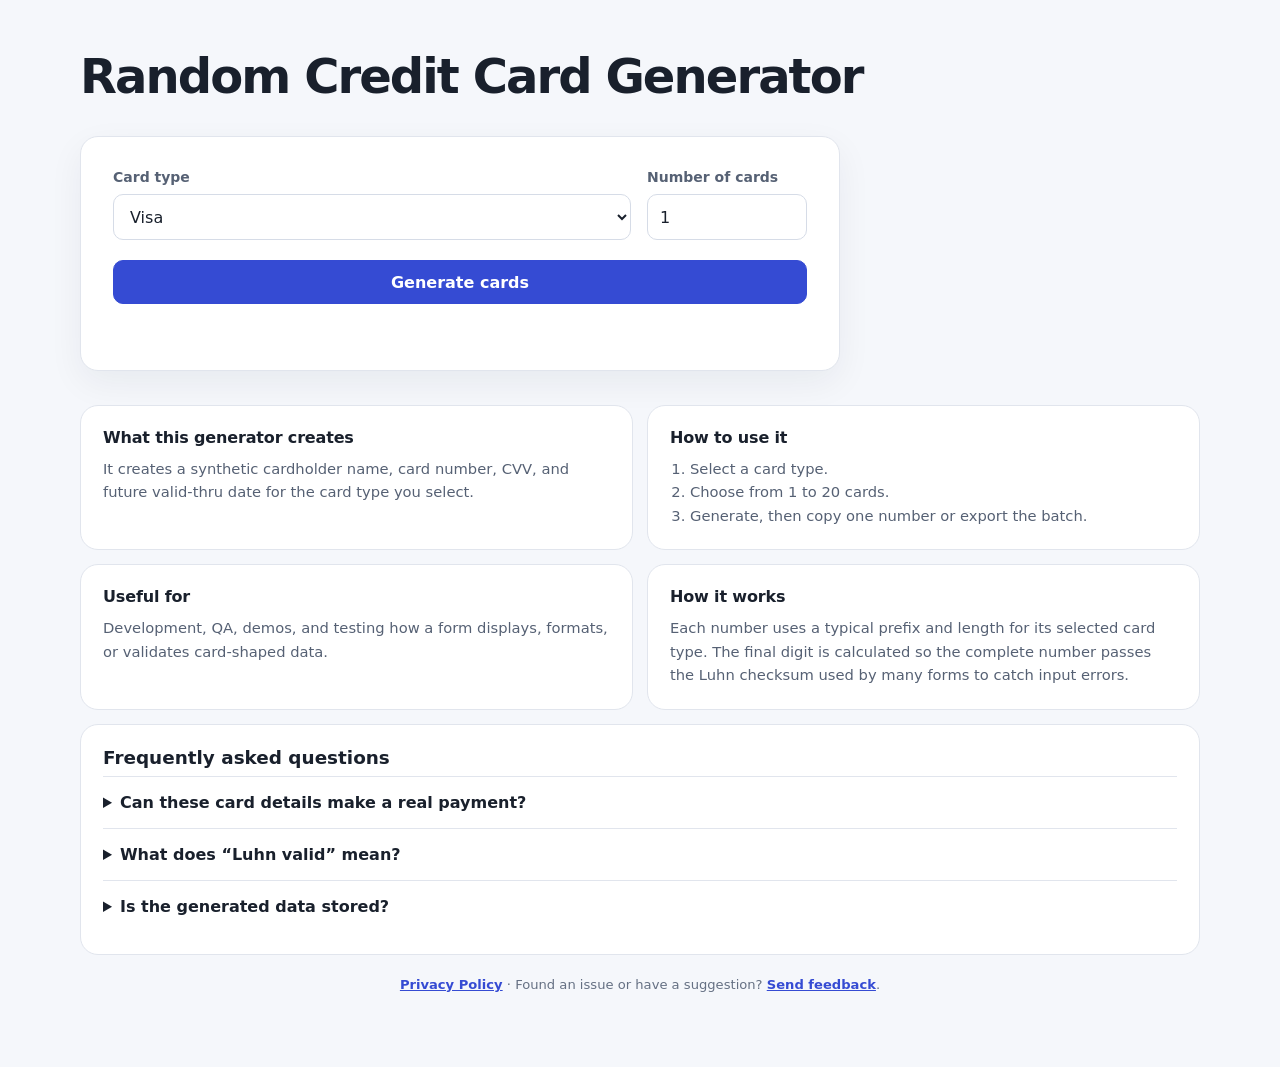
==== index.html @ 70959ca5 "Use semantic H3 headings for FAQ questions" ====
<!doctype html>
<html lang="en">
  <head>
    <meta charset="UTF-8" />
    <meta name="viewport" content="width=device-width, initial-scale=1.0" />
    <meta
      name="description"
      content="Generate random, Luhn-valid credit card details with number, CVV and expiry for Visa, Mastercard, Amex and more. Create up to 20 cards or export JSON and CSV."
    />
    <meta name="theme-color" content="#111827" />
    <link rel="icon" href="/favicon.svg" type="image/svg+xml" />
    <link rel="canonical" href="https://creditcardgenerator.online/" />
    <meta property="og:type" content="website" />
    <meta property="og:site_name" content="Random Credit Card Generator" />
    <meta property="og:url" content="https://creditcardgenerator.online/" />
    <meta property="og:title" content="Random Credit Card Generator – Visa, Mastercard & More" />
    <meta
      property="og:description"
      content="Generate up to 20 random, Luhn-valid card records with CVV and expiry, then copy or export them."
    />
    <title>Random Credit Card Generator – Visa, Mastercard &amp; More</title>
    <link rel="stylesheet" href="styles.css?v=3" />
    <script async src="https://www.googletagmanager.com/gtag/js?id=G-D59QC6ZC3D"></script>
    <script src="site-metrics.js?v=1"></script>
  </head>
  <body data-deployment-check="2026-08-28">
    <main>
      <h1>Random Credit Card Generator</h1>
      <section class="generator" aria-label="Card generator">
        <div class="controls">
          <div>
            <label for="card-type">Card type</label>
            <select id="card-type" name="card-type">
              <option value="visa">Visa</option>
              <option value="mastercard">Mastercard</option>
              <option value="american-express">American Express</option>
              <option value="discover">Discover</option>
              <option value="jcb">JCB</option>
              <option value="unionpay">UnionPay</option>
              <option value="diners-club">Diners Club</option>
            </select>
          </div>
          <div>
            <label for="card-count">Number of cards</label>
            <input id="card-count" name="card-count" type="number" min="1" max="20" step="1" value="1" inputmode="numeric" />
          </div>
        </div>
        <button id="generate" class="generate" type="button">Generate cards</button>
        <p id="feedback" class="feedback" aria-live="polite"></p>
      </section>

      <div id="batch-actions" class="batch-actions" hidden>
        <button id="copy-json" type="button">Copy JSON</button>
        <button id="download-csv" type="button">Download CSV</button>
      </div>
      <section id="results" class="results" aria-live="polite" aria-label="Generated cards"></section>

      <section class="info" aria-label="About this tool">
        <article>
          <h2>What this generator creates</h2>
          <p>It creates a synthetic cardholder name, card number, CVV, and future valid-thru date for the card type you select.</p>
        </article>
        <article>
          <h2>How to use it</h2>
          <ol>
            <li>Select a card type.</li>
            <li>Choose from 1 to 20 cards.</li>
            <li>Generate, then copy one number or export the batch.</li>
          </ol>
        </article>
        <article>
          <h2>Useful for</h2>
          <p>Development, QA, demos, and testing how a form displays, formats, or validates card-shaped data.</p>
        </article>
        <article>
          <h2>How it works</h2>
          <p>Each number uses a typical prefix and length for its selected card type. The final digit is calculated so the complete number passes the Luhn checksum used by many forms to catch input errors.</p>
        </article>
      </section>

      <section class="faq" aria-labelledby="faq-title">
        <h2 id="faq-title">Frequently asked questions</h2>
        <details>
          <summary><h3>Can these card details make a real payment?</h3></summary>
          <p>No. The generated details are synthetic and are not connected to a bank account, money, credit, or a real cardholder.</p>
        </details>
        <details>
          <summary><h3>What does “Luhn valid” mean?</h3></summary>
          <p>It means the number passes a mathematical checksum commonly used to catch typing mistakes. It does not mean that a bank issued the card or that the card can make a payment.</p>
        </details>
        <details>
          <summary><h3>Is the generated data stored?</h3></summary>
          <p>No. The values are generated in your browser and are not sent to or saved by this tool.</p>
        </details>
      </section>

      <footer class="site-footer">
        <p><a href="/privacy">Privacy Policy</a> · Found an issue or have a suggestion? <a id="feedback-link" href="https://tally.so/r/44Vd1o" target="_blank" rel="noopener noreferrer">Send feedback</a>.</p>
      </footer>
    </main>
    <script async src="https://tally.so/widgets/embed.js"></script>
    <script src="app.js?v=3"></script>
  </body>
</html>
---- styles.css ----
:root { color-scheme: light; font-family: Inter, ui-sans-serif, system-ui, -apple-system, BlinkMacSystemFont, "Segoe UI", sans-serif; color: #19202c; background: #f5f7fb; }
* { box-sizing: border-box; }
body { margin: 0; min-width: 320px; padding: 48px 24px 72px; }
main { width: min(100%, 1120px); margin: 0 auto; }
h1 { margin: 0 0 32px; font-size: clamp(2rem, 8vw, 3rem); letter-spacing: -0.04em; }
.generator, .card, .info article, .faq { background: #fff; border: 1px solid #e1e5ed; border-radius: 18px; box-shadow: 0 12px 35px rgba(25, 32, 44, 0.06); }
.generator { width: min(100%, 760px); padding: clamp(22px, 5vw, 32px); }
.controls { display: grid; grid-template-columns: minmax(0, 1fr) 160px; gap: 16px; }
label { display: block; margin-bottom: 9px; color: #566174; font-size: .875rem; font-weight: 700; }
select, input { width: 100%; min-height: 46px; padding: 0 12px; border: 1px solid #d6dce7; border-radius: 10px; background: #fff; color: #19202c; font: inherit; }
select:focus-visible, input:focus-visible, button:focus-visible { outline: 3px solid #9ca9ff; outline-offset: 3px; }
button { min-height: 44px; padding: 0 16px; border: 1px solid #d6dce7; border-radius: 10px; background: #fff; color: #19202c; cursor: pointer; font: inherit; font-weight: 750; }
button:hover { filter: brightness(.96); }
.generate { width: 100%; margin-top: 20px; border-color: #354bd3; background: #354bd3; color: #fff; }
.feedback { min-height: 1.35rem; margin: 12px 0 0; color: #247043; font-size: .9rem; }
.results { display: grid; grid-template-columns: repeat(2, minmax(0, 1fr)); gap: 14px; margin-top: 12px; }
.results:empty { display: none; }
.card { min-width: 0; padding: 18px; }
.card-top { color: #566174; font-size: .82rem; font-weight: 750; }
.number-row { display: grid; grid-template-columns: minmax(0, 1fr) auto; align-items: center; gap: 10px; margin: 12px 0 16px; }
.number { margin: 0; overflow-wrap: anywhere; color: #18213a; font-family: ui-monospace, SFMono-Regular, Consolas, monospace; font-size: clamp(1.05rem, 2.2vw, 1.45rem); font-weight: 750; letter-spacing: .025em; }
.card-details { display: grid; grid-template-columns: minmax(140px, 1fr) auto auto; gap: 16px; }
.card-details p { margin: 0; }
.card-details span { display: block; color: #657083; font-size: .75rem; font-weight: 700; }
.card-details strong { display: block; margin-top: 3px; color: #27324a; font-family: ui-monospace, SFMono-Regular, Consolas, monospace; font-size: .9rem; }
.copy { min-height: 38px; padding: 0 13px; }
.batch-actions { display: flex; justify-content: flex-end; flex-wrap: wrap; gap: 10px; margin-top: 20px; }
.batch-actions[hidden] { display: none; }
.info { display: grid; grid-template-columns: repeat(2, minmax(0, 1fr)); gap: 14px; margin-top: 34px; }
.info article { padding: 22px; box-shadow: none; }
.info h2 { margin: 0 0 10px; font-size: 1rem; letter-spacing: -.01em; }
.info p, .info ol { margin: 0; color: #566174; font-size: .92rem; line-height: 1.6; }
.info ol { padding-left: 20px; }
.faq { margin-top: 14px; padding: 22px; box-shadow: none; }
.faq > h2 { margin: 0 0 8px; font-size: 1.15rem; }
.faq details { border-top: 1px solid #e1e5ed; }
.faq summary { padding: 16px 0; cursor: pointer; font-weight: 750; }
.faq summary h3 { display: inline; margin: 0; font-size: 1rem; font-weight: inherit; }
.faq p { margin: -4px 0 17px; color: #566174; font-size: .92rem; line-height: 1.6; }
.site-footer { padding: 20px 4px 0; text-align: center; }
.site-footer p { margin: 0; color: #657083; font-size: .82rem; line-height: 1.55; }
.site-footer a { color: #354bd3; font-weight: 700; }
.legal-shell { width: min(100%, 760px); }
.legal-header { margin-bottom: 18px; }
.legal-header h1 { margin: 20px 0 8px; }
.legal-header p { margin: 0; color: #657083; font-size: .9rem; }
.back-link { color: #354bd3; font-size: .9rem; font-weight: 750; text-decoration: none; }
.back-link:hover { text-decoration: underline; }
.legal-card { padding: clamp(22px, 5vw, 36px); background: #fff; border: 1px solid #e1e5ed; border-radius: 18px; box-shadow: 0 12px 35px rgba(25, 32, 44, 0.06); }
.legal-card h2 { margin: 28px 0 8px; font-size: 1.08rem; letter-spacing: -.01em; }
.legal-card h2:first-of-type { margin-top: 24px; }
.legal-card p, .legal-card li { color: #566174; font-size: .94rem; line-height: 1.7; }
.legal-card p { margin: 0 0 14px; }
.legal-card ul { margin: 0 0 16px; padding-left: 22px; }
.legal-card a { color: #354bd3; font-weight: 700; overflow-wrap: anywhere; }
@media (max-width: 880px) { .results { grid-template-columns: 1fr; } }
@media (max-width: 560px) { body { padding: 28px 16px 52px; } .controls, .info { grid-template-columns: 1fr; } .card { padding: 16px; } .number-row { grid-template-columns: minmax(0, 1fr) auto; gap: 8px; } .number { font-size: clamp(1rem, 5vw, 1.3rem); } .card-details { grid-template-columns: minmax(130px, 1fr) auto auto; gap: 10px; } .batch-actions > button { flex: 1 1 140px; } }
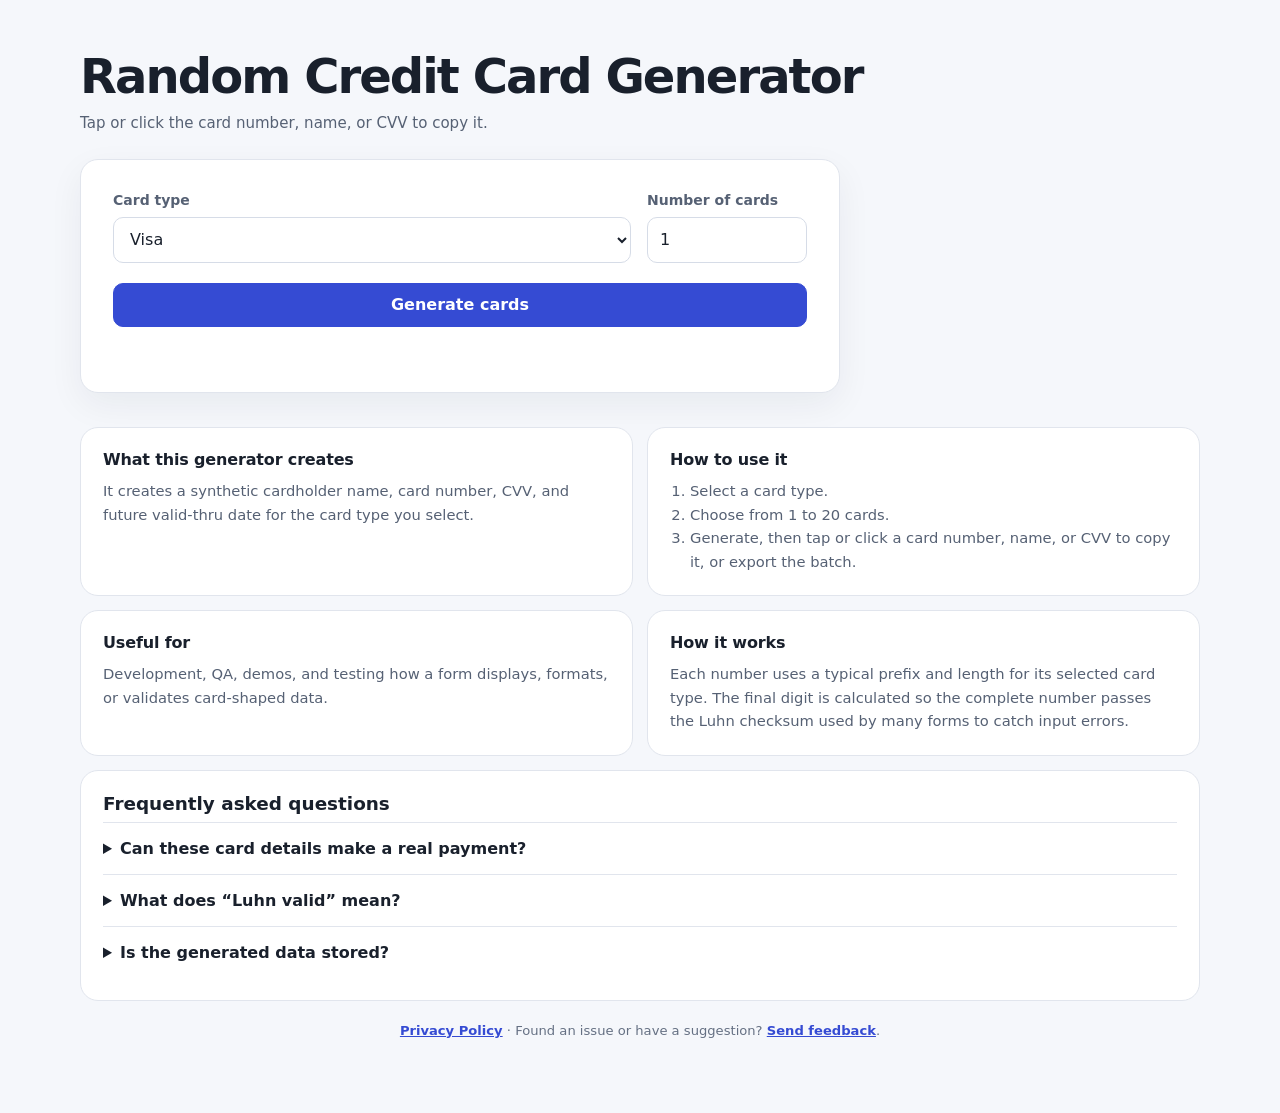
==== commit 72f78b71: "Make generated card fields click to copy" ====
--- a/index.html
+++ b/index.html
@@ -19,13 +19,14 @@
       content="Generate up to 20 random, Luhn-valid card records with CVV and expiry, then copy or export them."
     />
     <title>Random Credit Card Generator – Visa, Mastercard &amp; More</title>
-    <link rel="stylesheet" href="styles.css?v=3" />
+    <link rel="stylesheet" href="styles.css?v=4" />
     <script async src="https://www.googletagmanager.com/gtag/js?id=G-D59QC6ZC3D"></script>
     <script src="site-metrics.js?v=1"></script>
   </head>
   <body data-deployment-check="2026-08-28">
     <main>
       <h1>Random Credit Card Generator</h1>
+      <p class="copy-hint">Tap or click the card number, name, or CVV to copy it.</p>
       <section class="generator" aria-label="Card generator">
         <div class="controls">
           <div>
@@ -65,7 +66,7 @@
           <ol>
             <li>Select a card type.</li>
             <li>Choose from 1 to 20 cards.</li>
-            <li>Generate, then copy one number or export the batch.</li>
+            <li>Generate, then tap or click a card number, name, or CVV to copy it, or export the batch.</li>
           </ol>
         </article>
         <article>
@@ -99,6 +100,6 @@
       </footer>
     </main>
     <script async src="https://tally.so/widgets/embed.js"></script>
-    <script src="app.js?v=3"></script>
+    <script src="app.js?v=4"></script>
   </body>
 </html>
--- a/styles.css
+++ b/styles.css
@@ -2,7 +2,8 @@
 * { box-sizing: border-box; }
 body { margin: 0; min-width: 320px; padding: 48px 24px 72px; }
 main { width: min(100%, 1120px); margin: 0 auto; }
-h1 { margin: 0 0 32px; font-size: clamp(2rem, 8vw, 3rem); letter-spacing: -0.04em; }
+h1 { margin: 0 0 8px; font-size: clamp(2rem, 8vw, 3rem); letter-spacing: -0.04em; }
+.copy-hint { margin: 0 0 24px; color: #566174; font-size: .94rem; line-height: 1.5; }
 .generator, .card, .info article, .faq { background: #fff; border: 1px solid #e1e5ed; border-radius: 18px; box-shadow: 0 12px 35px rgba(25, 32, 44, 0.06); }
 .generator { width: min(100%, 760px); padding: clamp(22px, 5vw, 32px); }
 .controls { display: grid; grid-template-columns: minmax(0, 1fr) 160px; gap: 16px; }
@@ -17,13 +18,20 @@
 .results:empty { display: none; }
 .card { min-width: 0; padding: 18px; }
 .card-top { color: #566174; font-size: .82rem; font-weight: 750; }
-.number-row { display: grid; grid-template-columns: minmax(0, 1fr) auto; align-items: center; gap: 10px; margin: 12px 0 16px; }
-.number { margin: 0; overflow-wrap: anywhere; color: #18213a; font-family: ui-monospace, SFMono-Regular, Consolas, monospace; font-size: clamp(1.05rem, 2.2vw, 1.45rem); font-weight: 750; letter-spacing: .025em; }
+.number-row { margin: 12px 0 16px; }
+.copy-value { display: inline-flex; align-items: center; justify-content: flex-start; gap: 7px; min-height: 38px; padding: 3px 5px; border-color: transparent; background: transparent; color: #27324a; font-family: ui-monospace, SFMono-Regular, Consolas, monospace; font-size: .9rem; text-align: left; }
+.copy-value:hover { border-color: #dce2ef; background: #f1f4ff; filter: none; }
+.copy-value.is-copied { border-color: #b9dfc8; background: #edf9f1; color: #19683c; }
+.copy-value .copy-symbol { display: inline-flex; flex: 0 0 auto; width: 17px; height: 17px; color: #657083; }
+.copy-value svg { width: 100%; height: 100%; fill: none; stroke: currentColor; stroke-linecap: round; stroke-linejoin: round; stroke-width: 1.8; }
+.copy-value .check-glyph { display: none; }
+.copy-value.is-copied .copy-glyph { display: none; }
+.copy-value.is-copied .check-glyph { display: block; }
+.number { width: 100%; overflow-wrap: anywhere; color: #18213a; font-size: clamp(1.05rem, 2.2vw, 1.45rem); font-weight: 750; letter-spacing: .025em; }
 .card-details { display: grid; grid-template-columns: minmax(140px, 1fr) auto auto; gap: 16px; }
 .card-details p { margin: 0; }
 .card-details span { display: block; color: #657083; font-size: .75rem; font-weight: 700; }
 .card-details strong { display: block; margin-top: 3px; color: #27324a; font-family: ui-monospace, SFMono-Regular, Consolas, monospace; font-size: .9rem; }
-.copy { min-height: 38px; padding: 0 13px; }
 .batch-actions { display: flex; justify-content: flex-end; flex-wrap: wrap; gap: 10px; margin-top: 20px; }
 .batch-actions[hidden] { display: none; }
 .info { display: grid; grid-template-columns: repeat(2, minmax(0, 1fr)); gap: 14px; margin-top: 34px; }
@@ -54,4 +62,4 @@
 .legal-card ul { margin: 0 0 16px; padding-left: 22px; }
 .legal-card a { color: #354bd3; font-weight: 700; overflow-wrap: anywhere; }
 @media (max-width: 880px) { .results { grid-template-columns: 1fr; } }
-@media (max-width: 560px) { body { padding: 28px 16px 52px; } .controls, .info { grid-template-columns: 1fr; } .card { padding: 16px; } .number-row { grid-template-columns: minmax(0, 1fr) auto; gap: 8px; } .number { font-size: clamp(1rem, 5vw, 1.3rem); } .card-details { grid-template-columns: minmax(130px, 1fr) auto auto; gap: 10px; } .batch-actions > button { flex: 1 1 140px; } }
+@media (max-width: 560px) { body { padding: 28px 16px 52px; } .controls, .info { grid-template-columns: 1fr; } .card { padding: 16px; } .number { font-size: clamp(1rem, 5vw, 1.3rem); } .copy-value { min-height: 44px; } .card-details { grid-template-columns: minmax(130px, 1fr) auto auto; gap: 10px; } .batch-actions > button { flex: 1 1 140px; } }
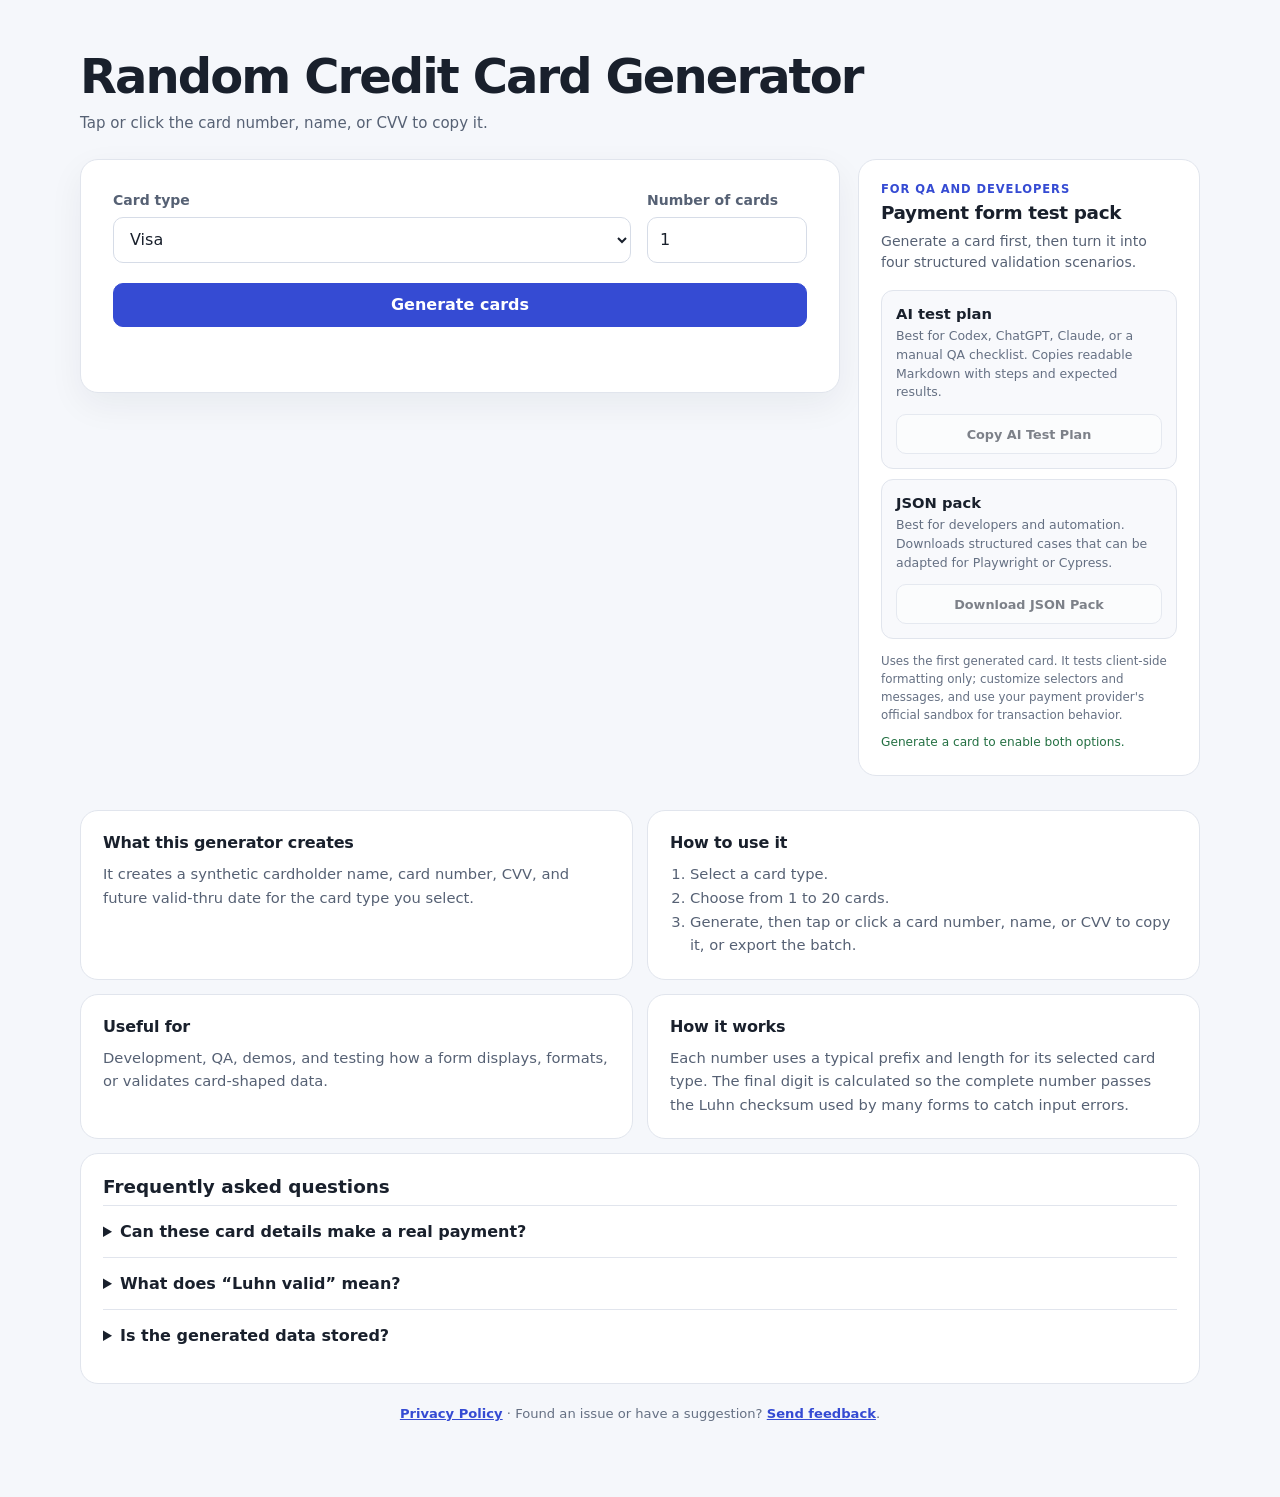
==== commit f15d0ccf: "Add AI-ready payment form QA test pack" ====
--- a/index.html
+++ b/index.html
@@ -19,7 +19,7 @@
       content="Generate up to 20 random, Luhn-valid card records with CVV and expiry, then copy or export them."
     />
     <title>Random Credit Card Generator – Visa, Mastercard &amp; More</title>
-    <link rel="stylesheet" href="styles.css?v=4" />
+    <link rel="stylesheet" href="styles.css?v=5" />
     <script async src="https://www.googletagmanager.com/gtag/js?id=G-D59QC6ZC3D"></script>
     <script src="site-metrics.js?v=1"></script>
   </head>
@@ -27,28 +27,50 @@
     <main>
       <h1>Random Credit Card Generator</h1>
       <p class="copy-hint">Tap or click the card number, name, or CVV to copy it.</p>
-      <section class="generator" aria-label="Card generator">
-        <div class="controls">
-          <div>
-            <label for="card-type">Card type</label>
-            <select id="card-type" name="card-type">
-              <option value="visa">Visa</option>
-              <option value="mastercard">Mastercard</option>
-              <option value="american-express">American Express</option>
-              <option value="discover">Discover</option>
-              <option value="jcb">JCB</option>
-              <option value="unionpay">UnionPay</option>
-              <option value="diners-club">Diners Club</option>
-            </select>
+      <div class="tool-layout">
+        <section class="generator" aria-label="Card generator">
+          <div class="controls">
+            <div>
+              <label for="card-type">Card type</label>
+              <select id="card-type" name="card-type">
+                <option value="visa">Visa</option>
+                <option value="mastercard">Mastercard</option>
+                <option value="american-express">American Express</option>
+                <option value="discover">Discover</option>
+                <option value="jcb">JCB</option>
+                <option value="unionpay">UnionPay</option>
+                <option value="diners-club">Diners Club</option>
+              </select>
+            </div>
+            <div>
+              <label for="card-count">Number of cards</label>
+              <input id="card-count" name="card-count" type="number" min="1" max="20" step="1" value="1" inputmode="numeric" />
+            </div>
           </div>
-          <div>
-            <label for="card-count">Number of cards</label>
-            <input id="card-count" name="card-count" type="number" min="1" max="20" step="1" value="1" inputmode="numeric" />
+          <button id="generate" class="generate" type="button">Generate cards</button>
+          <p id="feedback" class="feedback" aria-live="polite"></p>
+        </section>
+
+        <aside class="qa-pack" aria-labelledby="qa-pack-title">
+          <p class="eyebrow">For QA and developers</p>
+          <h2 id="qa-pack-title">Payment form test pack</h2>
+          <p class="qa-intro">Generate a card first, then turn it into four structured validation scenarios.</p>
+          <div class="qa-options">
+            <section class="qa-option">
+              <h3>AI test plan</h3>
+              <p>Best for Codex, ChatGPT, Claude, or a manual QA checklist. Copies readable Markdown with steps and expected results.</p>
+              <button id="copy-qa-plan" type="button" disabled>Copy AI Test Plan</button>
+            </section>
+            <section class="qa-option">
+              <h3>JSON pack</h3>
+              <p>Best for developers and automation. Downloads structured cases that can be adapted for Playwright or Cypress.</p>
+              <button id="download-qa-json" type="button" disabled>Download JSON Pack</button>
+            </section>
           </div>
-        </div>
-        <button id="generate" class="generate" type="button">Generate cards</button>
-        <p id="feedback" class="feedback" aria-live="polite"></p>
-      </section>
+          <p class="qa-note">Uses the first generated card. It tests client-side formatting only; customize selectors and messages, and use your payment provider's official sandbox for transaction behavior.</p>
+          <p id="qa-pack-status" class="qa-status" aria-live="polite">Generate a card to enable both options.</p>
+        </aside>
+      </div>
 
       <div id="batch-actions" class="batch-actions" hidden>
         <button id="copy-json" type="button">Copy JSON</button>
@@ -100,6 +122,6 @@
       </footer>
     </main>
     <script async src="https://tally.so/widgets/embed.js"></script>
-    <script src="app.js?v=4"></script>
+    <script src="app.js?v=5"></script>
   </body>
 </html>
--- a/styles.css
+++ b/styles.css
@@ -4,7 +4,8 @@
 main { width: min(100%, 1120px); margin: 0 auto; }
 h1 { margin: 0 0 8px; font-size: clamp(2rem, 8vw, 3rem); letter-spacing: -0.04em; }
 .copy-hint { margin: 0 0 24px; color: #566174; font-size: .94rem; line-height: 1.5; }
-.generator, .card, .info article, .faq { background: #fff; border: 1px solid #e1e5ed; border-radius: 18px; box-shadow: 0 12px 35px rgba(25, 32, 44, 0.06); }
+.generator, .qa-pack, .card, .info article, .faq { background: #fff; border: 1px solid #e1e5ed; border-radius: 18px; box-shadow: 0 12px 35px rgba(25, 32, 44, 0.06); }
+.tool-layout { display: grid; grid-template-columns: minmax(0, 760px) minmax(280px, 1fr); gap: 18px; align-items: start; }
 .generator { width: min(100%, 760px); padding: clamp(22px, 5vw, 32px); }
 .controls { display: grid; grid-template-columns: minmax(0, 1fr) 160px; gap: 16px; }
 label { display: block; margin-bottom: 9px; color: #566174; font-size: .875rem; font-weight: 700; }
@@ -12,6 +13,7 @@
 select:focus-visible, input:focus-visible, button:focus-visible { outline: 3px solid #9ca9ff; outline-offset: 3px; }
 button { min-height: 44px; padding: 0 16px; border: 1px solid #d6dce7; border-radius: 10px; background: #fff; color: #19202c; cursor: pointer; font: inherit; font-weight: 750; }
 button:hover { filter: brightness(.96); }
+button:disabled { cursor: not-allowed; opacity: .55; filter: none; }
 .generate { width: 100%; margin-top: 20px; border-color: #354bd3; background: #354bd3; color: #fff; }
 .feedback { min-height: 1.35rem; margin: 12px 0 0; color: #247043; font-size: .9rem; }
 .results { display: grid; grid-template-columns: repeat(2, minmax(0, 1fr)); gap: 14px; margin-top: 12px; }
@@ -34,6 +36,17 @@
 .card-details strong { display: block; margin-top: 3px; color: #27324a; font-family: ui-monospace, SFMono-Regular, Consolas, monospace; font-size: .9rem; }
 .batch-actions { display: flex; justify-content: flex-end; flex-wrap: wrap; gap: 10px; margin-top: 20px; }
 .batch-actions[hidden] { display: none; }
+.qa-pack { padding: 22px; box-shadow: none; }
+.qa-pack .eyebrow { margin: 0 0 6px; color: #354bd3; font-size: .72rem; font-weight: 800; letter-spacing: .08em; text-transform: uppercase; }
+.qa-pack h2 { margin: 0; font-size: 1.15rem; letter-spacing: -.02em; }
+.qa-intro { margin: 8px 0 16px; color: #566174; font-size: .88rem; line-height: 1.55; }
+.qa-options { display: grid; gap: 10px; }
+.qa-option { padding: 14px; border: 1px solid #e1e5ed; border-radius: 12px; background: #f8f9fc; }
+.qa-option h3 { margin: 0 0 5px; font-size: .92rem; }
+.qa-option p { margin: 0 0 12px; color: #657083; font-size: .78rem; line-height: 1.5; }
+.qa-option button { width: 100%; min-height: 40px; padding: 7px 10px; font-size: .8rem; }
+.qa-note { margin: 14px 0 0; color: #657083; font-size: .74rem; line-height: 1.5; }
+.qa-status { min-height: 1.2rem; margin: 10px 0 0; color: #247043; font-size: .76rem; line-height: 1.45; }
 .info { display: grid; grid-template-columns: repeat(2, minmax(0, 1fr)); gap: 14px; margin-top: 34px; }
 .info article { padding: 22px; box-shadow: none; }
 .info h2 { margin: 0 0 10px; font-size: 1rem; letter-spacing: -.01em; }
@@ -61,5 +74,5 @@
 .legal-card p { margin: 0 0 14px; }
 .legal-card ul { margin: 0 0 16px; padding-left: 22px; }
 .legal-card a { color: #354bd3; font-weight: 700; overflow-wrap: anywhere; }
-@media (max-width: 880px) { .results { grid-template-columns: 1fr; } }
+@media (max-width: 920px) { .tool-layout { grid-template-columns: 1fr; } .qa-pack { width: min(100%, 760px); } .results { grid-template-columns: 1fr; } }
 @media (max-width: 560px) { body { padding: 28px 16px 52px; } .controls, .info { grid-template-columns: 1fr; } .card { padding: 16px; } .number { font-size: clamp(1rem, 5vw, 1.3rem); } .copy-value { min-height: 44px; } .card-details { grid-template-columns: minmax(130px, 1fr) auto auto; gap: 10px; } .batch-actions > button { flex: 1 1 140px; } }
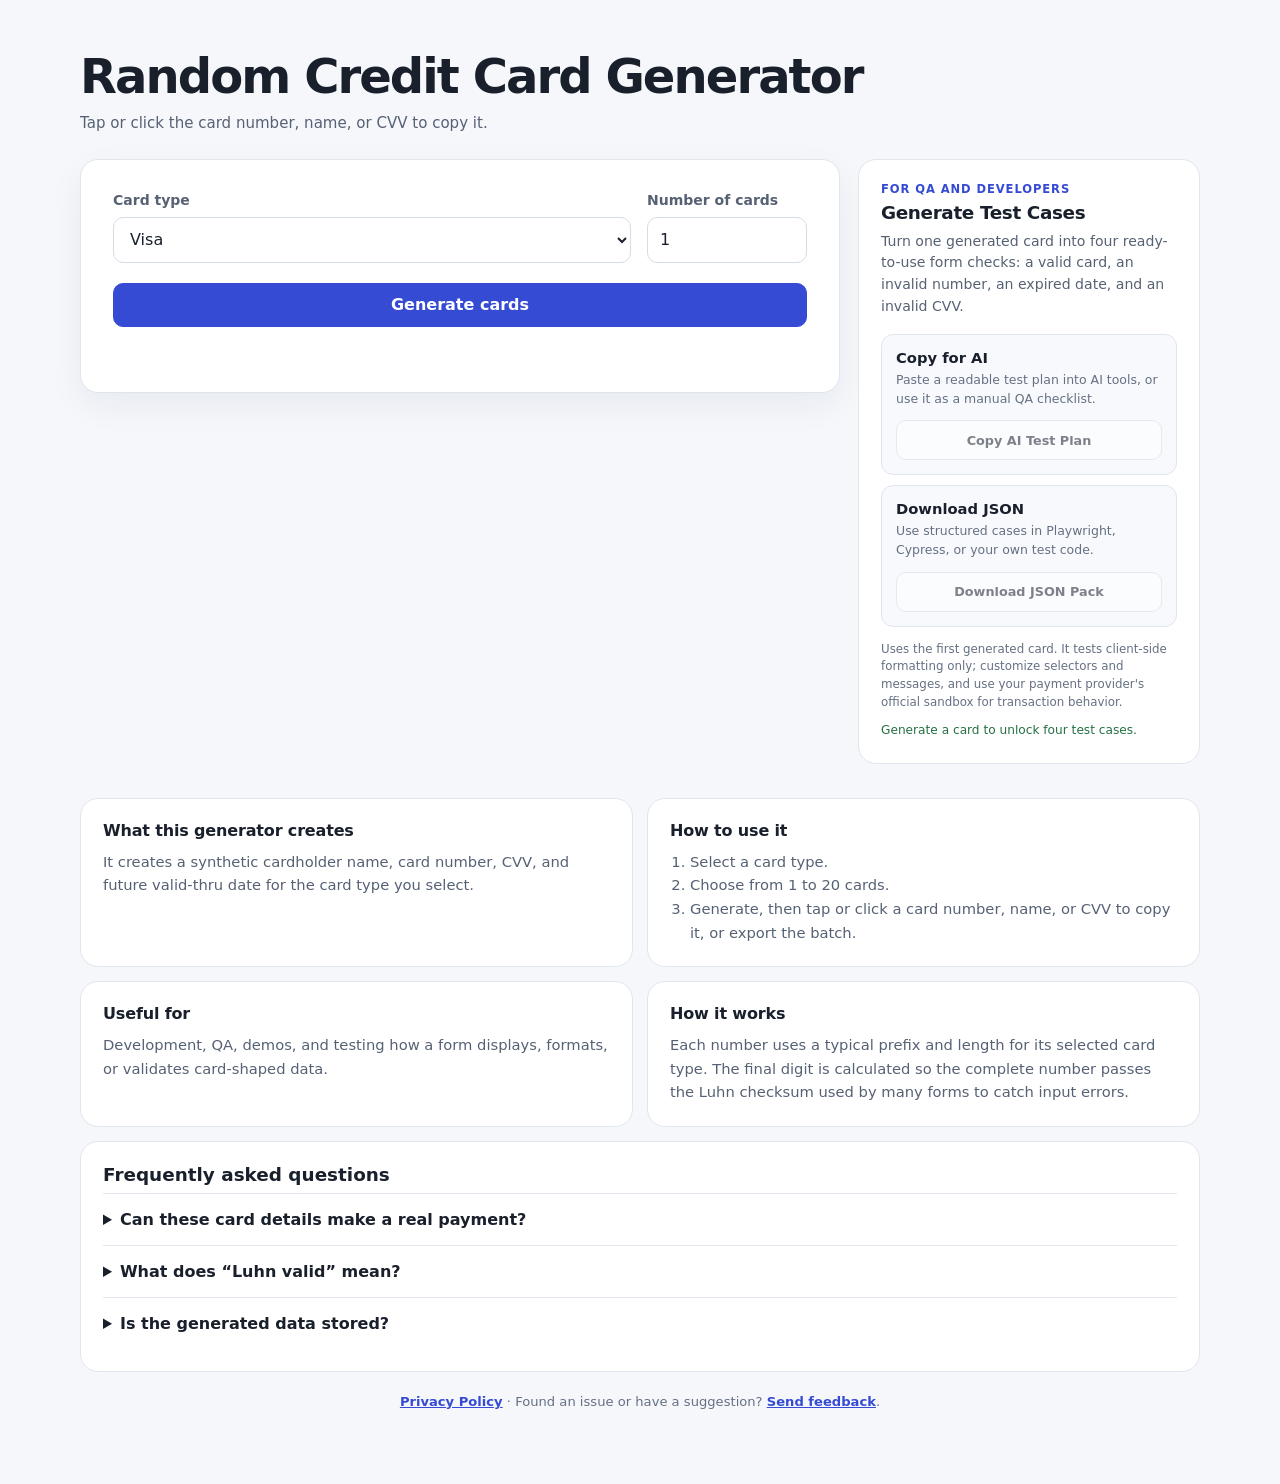
==== commit 0f8a5bc3: "Clarify QA test case generator copy" ====
--- a/index.html
+++ b/index.html
@@ -53,22 +53,22 @@
 
         <aside class="qa-pack" aria-labelledby="qa-pack-title">
           <p class="eyebrow">For QA and developers</p>
-          <h2 id="qa-pack-title">Payment form test pack</h2>
-          <p class="qa-intro">Generate a card first, then turn it into four structured validation scenarios.</p>
+          <h2 id="qa-pack-title">Generate Test Cases</h2>
+          <p class="qa-intro">Turn one generated card into four ready-to-use form checks: a valid card, an invalid number, an expired date, and an invalid CVV.</p>
           <div class="qa-options">
             <section class="qa-option">
-              <h3>AI test plan</h3>
-              <p>Best for Codex, ChatGPT, Claude, or a manual QA checklist. Copies readable Markdown with steps and expected results.</p>
+              <h3>Copy for AI</h3>
+              <p>Paste a readable test plan into AI tools, or use it as a manual QA checklist.</p>
               <button id="copy-qa-plan" type="button" disabled>Copy AI Test Plan</button>
             </section>
             <section class="qa-option">
-              <h3>JSON pack</h3>
-              <p>Best for developers and automation. Downloads structured cases that can be adapted for Playwright or Cypress.</p>
+              <h3>Download JSON</h3>
+              <p>Use structured cases in Playwright, Cypress, or your own test code.</p>
               <button id="download-qa-json" type="button" disabled>Download JSON Pack</button>
             </section>
           </div>
           <p class="qa-note">Uses the first generated card. It tests client-side formatting only; customize selectors and messages, and use your payment provider's official sandbox for transaction behavior.</p>
-          <p id="qa-pack-status" class="qa-status" aria-live="polite">Generate a card to enable both options.</p>
+          <p id="qa-pack-status" class="qa-status" aria-live="polite">Generate a card to unlock four test cases.</p>
         </aside>
       </div>
 
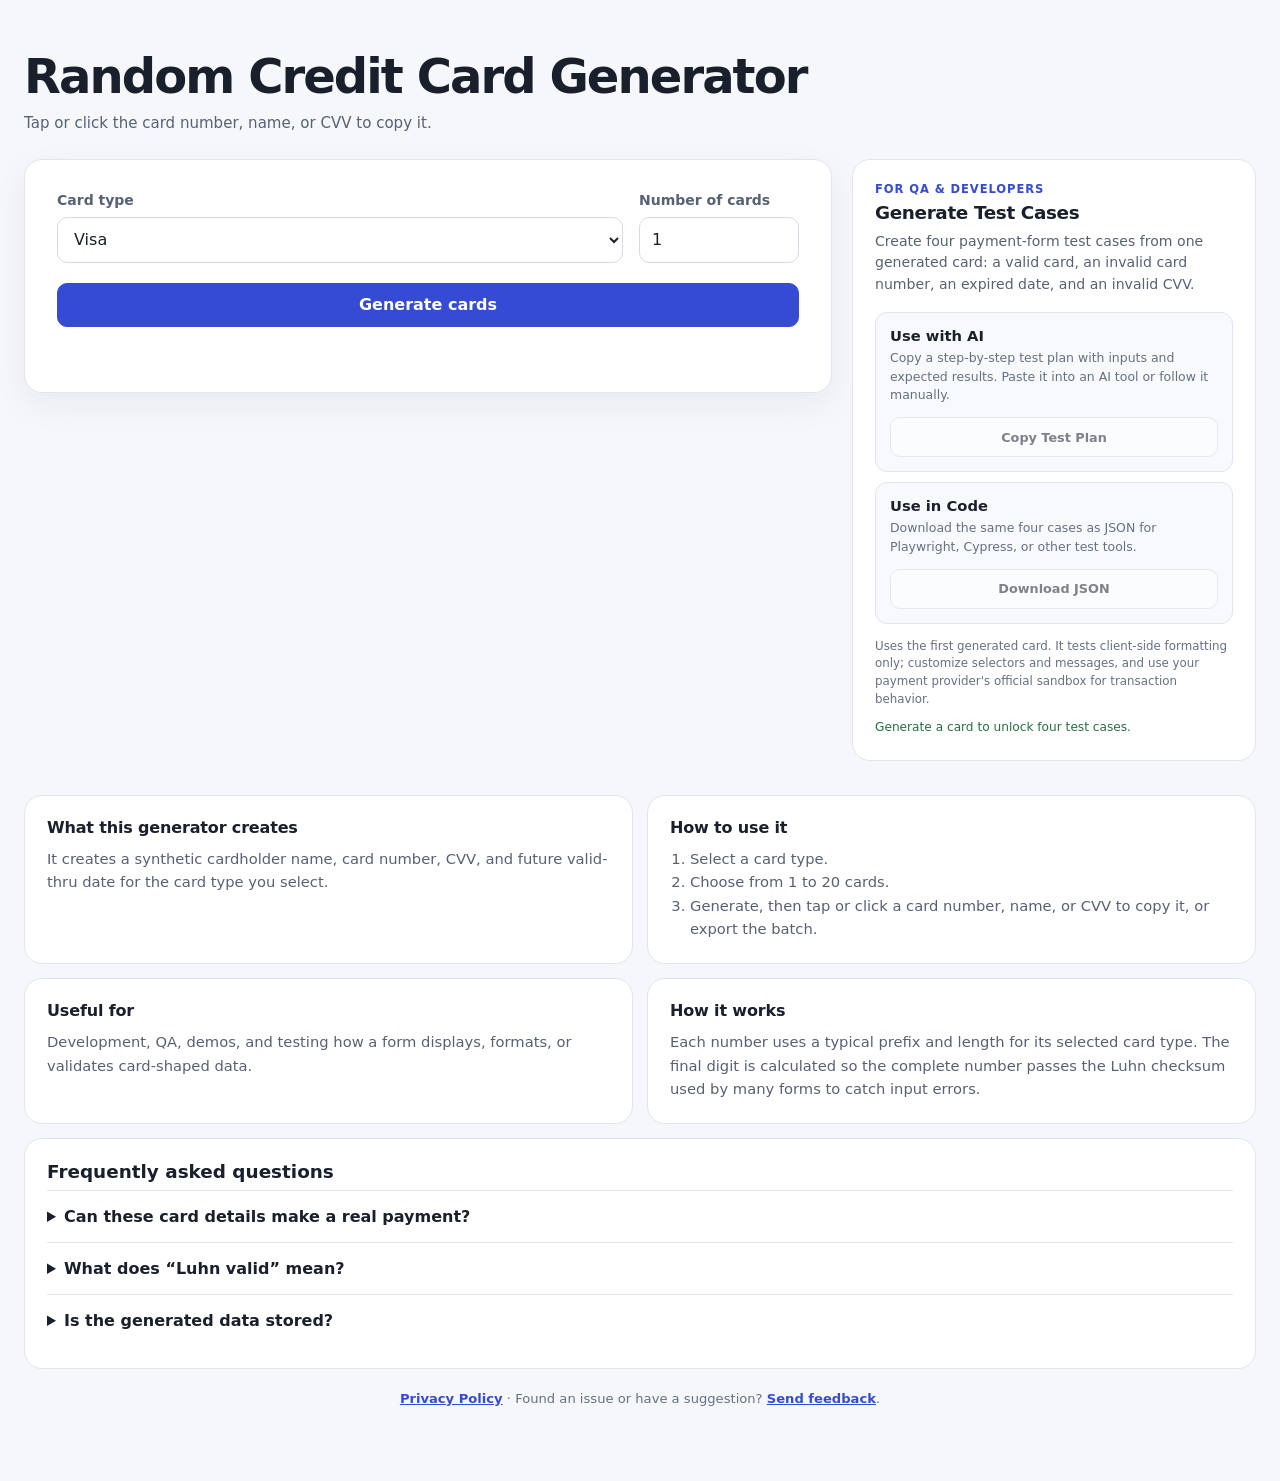
==== commit 4ee37eac: "Improve QA copy and use generator space" ====
--- a/index.html
+++ b/index.html
@@ -19,7 +19,7 @@
       content="Generate up to 20 random, Luhn-valid card records with CVV and expiry, then copy or export them."
     />
     <title>Random Credit Card Generator – Visa, Mastercard &amp; More</title>
-    <link rel="stylesheet" href="styles.css?v=5" />
+    <link rel="stylesheet" href="styles.css?v=6" />
     <script async src="https://www.googletagmanager.com/gtag/js?id=G-D59QC6ZC3D"></script>
     <script src="site-metrics.js?v=1"></script>
   </head>
@@ -28,55 +28,57 @@
       <h1>Random Credit Card Generator</h1>
       <p class="copy-hint">Tap or click the card number, name, or CVV to copy it.</p>
       <div class="tool-layout">
-        <section class="generator" aria-label="Card generator">
-          <div class="controls">
-            <div>
-              <label for="card-type">Card type</label>
-              <select id="card-type" name="card-type">
-                <option value="visa">Visa</option>
-                <option value="mastercard">Mastercard</option>
-                <option value="american-express">American Express</option>
-                <option value="discover">Discover</option>
-                <option value="jcb">JCB</option>
-                <option value="unionpay">UnionPay</option>
-                <option value="diners-club">Diners Club</option>
-              </select>
+        <div class="generator-stack">
+          <section class="generator" aria-label="Card generator">
+            <div class="controls">
+              <div>
+                <label for="card-type">Card type</label>
+                <select id="card-type" name="card-type">
+                  <option value="visa">Visa</option>
+                  <option value="mastercard">Mastercard</option>
+                  <option value="american-express">American Express</option>
+                  <option value="discover">Discover</option>
+                  <option value="jcb">JCB</option>
+                  <option value="unionpay">UnionPay</option>
+                  <option value="diners-club">Diners Club</option>
+                </select>
+              </div>
+              <div>
+                <label for="card-count">Number of cards</label>
+                <input id="card-count" name="card-count" type="number" min="1" max="20" step="1" value="1" inputmode="numeric" />
+              </div>
             </div>
-            <div>
-              <label for="card-count">Number of cards</label>
-              <input id="card-count" name="card-count" type="number" min="1" max="20" step="1" value="1" inputmode="numeric" />
-            </div>
+            <button id="generate" class="generate" type="button">Generate cards</button>
+            <p id="feedback" class="feedback" aria-live="polite"></p>
+          </section>
+
+          <div id="batch-actions" class="batch-actions" hidden>
+            <button id="copy-json" type="button">Copy JSON</button>
+            <button id="download-csv" type="button">Download CSV</button>
           </div>
-          <button id="generate" class="generate" type="button">Generate cards</button>
-          <p id="feedback" class="feedback" aria-live="polite"></p>
-        </section>
+          <section id="results" class="results" aria-live="polite" aria-label="Generated cards"></section>
+        </div>
 
         <aside class="qa-pack" aria-labelledby="qa-pack-title">
-          <p class="eyebrow">For QA and developers</p>
+          <p class="eyebrow">For QA &amp; developers</p>
           <h2 id="qa-pack-title">Generate Test Cases</h2>
-          <p class="qa-intro">Turn one generated card into four ready-to-use form checks: a valid card, an invalid number, an expired date, and an invalid CVV.</p>
+          <p class="qa-intro">Create four payment-form test cases from one generated card: a valid card, an invalid card number, an expired date, and an invalid CVV.</p>
           <div class="qa-options">
             <section class="qa-option">
-              <h3>Copy for AI</h3>
-              <p>Paste a readable test plan into AI tools, or use it as a manual QA checklist.</p>
-              <button id="copy-qa-plan" type="button" disabled>Copy AI Test Plan</button>
+              <h3>Use with AI</h3>
+              <p>Copy a step-by-step test plan with inputs and expected results. Paste it into an AI tool or follow it manually.</p>
+              <button id="copy-qa-plan" type="button" disabled>Copy Test Plan</button>
             </section>
             <section class="qa-option">
-              <h3>Download JSON</h3>
-              <p>Use structured cases in Playwright, Cypress, or your own test code.</p>
-              <button id="download-qa-json" type="button" disabled>Download JSON Pack</button>
+              <h3>Use in Code</h3>
+              <p>Download the same four cases as JSON for Playwright, Cypress, or other test tools.</p>
+              <button id="download-qa-json" type="button" disabled>Download JSON</button>
             </section>
           </div>
           <p class="qa-note">Uses the first generated card. It tests client-side formatting only; customize selectors and messages, and use your payment provider's official sandbox for transaction behavior.</p>
           <p id="qa-pack-status" class="qa-status" aria-live="polite">Generate a card to unlock four test cases.</p>
         </aside>
       </div>
-
-      <div id="batch-actions" class="batch-actions" hidden>
-        <button id="copy-json" type="button">Copy JSON</button>
-        <button id="download-csv" type="button">Download CSV</button>
-      </div>
-      <section id="results" class="results" aria-live="polite" aria-label="Generated cards"></section>
 
       <section class="info" aria-label="About this tool">
         <article>
@@ -122,6 +124,6 @@
       </footer>
     </main>
     <script async src="https://tally.so/widgets/embed.js"></script>
-    <script src="app.js?v=5"></script>
+    <script src="app.js?v=6"></script>
   </body>
 </html>
--- a/styles.css
+++ b/styles.css
@@ -1,12 +1,13 @@
 :root { color-scheme: light; font-family: Inter, ui-sans-serif, system-ui, -apple-system, BlinkMacSystemFont, "Segoe UI", sans-serif; color: #19202c; background: #f5f7fb; }
 * { box-sizing: border-box; }
 body { margin: 0; min-width: 320px; padding: 48px 24px 72px; }
-main { width: min(100%, 1120px); margin: 0 auto; }
+main { width: min(100%, 1280px); margin: 0 auto; }
 h1 { margin: 0 0 8px; font-size: clamp(2rem, 8vw, 3rem); letter-spacing: -0.04em; }
 .copy-hint { margin: 0 0 24px; color: #566174; font-size: .94rem; line-height: 1.5; }
 .generator, .qa-pack, .card, .info article, .faq { background: #fff; border: 1px solid #e1e5ed; border-radius: 18px; box-shadow: 0 12px 35px rgba(25, 32, 44, 0.06); }
-.tool-layout { display: grid; grid-template-columns: minmax(0, 760px) minmax(280px, 1fr); gap: 18px; align-items: start; }
-.generator { width: min(100%, 760px); padding: clamp(22px, 5vw, 32px); }
+.tool-layout { display: grid; grid-template-columns: minmax(0, 2fr) minmax(340px, 1fr); gap: 20px; align-items: start; }
+.generator-stack { min-width: 0; }
+.generator { width: 100%; padding: clamp(22px, 5vw, 32px); }
 .controls { display: grid; grid-template-columns: minmax(0, 1fr) 160px; gap: 16px; }
 label { display: block; margin-bottom: 9px; color: #566174; font-size: .875rem; font-weight: 700; }
 select, input { width: 100%; min-height: 46px; padding: 0 12px; border: 1px solid #d6dce7; border-radius: 10px; background: #fff; color: #19202c; font: inherit; }
@@ -74,5 +75,5 @@
 .legal-card p { margin: 0 0 14px; }
 .legal-card ul { margin: 0 0 16px; padding-left: 22px; }
 .legal-card a { color: #354bd3; font-weight: 700; overflow-wrap: anywhere; }
-@media (max-width: 920px) { .tool-layout { grid-template-columns: 1fr; } .qa-pack { width: min(100%, 760px); } .results { grid-template-columns: 1fr; } }
+@media (max-width: 920px) { .tool-layout { grid-template-columns: 1fr; } .generator-stack { display: contents; } .generator { order: 1; } .qa-pack { order: 2; width: 100%; } .batch-actions { order: 3; } .results { order: 4; grid-template-columns: 1fr; } }
 @media (max-width: 560px) { body { padding: 28px 16px 52px; } .controls, .info { grid-template-columns: 1fr; } .card { padding: 16px; } .number { font-size: clamp(1rem, 5vw, 1.3rem); } .copy-value { min-height: 44px; } .card-details { grid-template-columns: minmax(130px, 1fr) auto auto; gap: 10px; } .batch-actions > button { flex: 1 1 140px; } }
